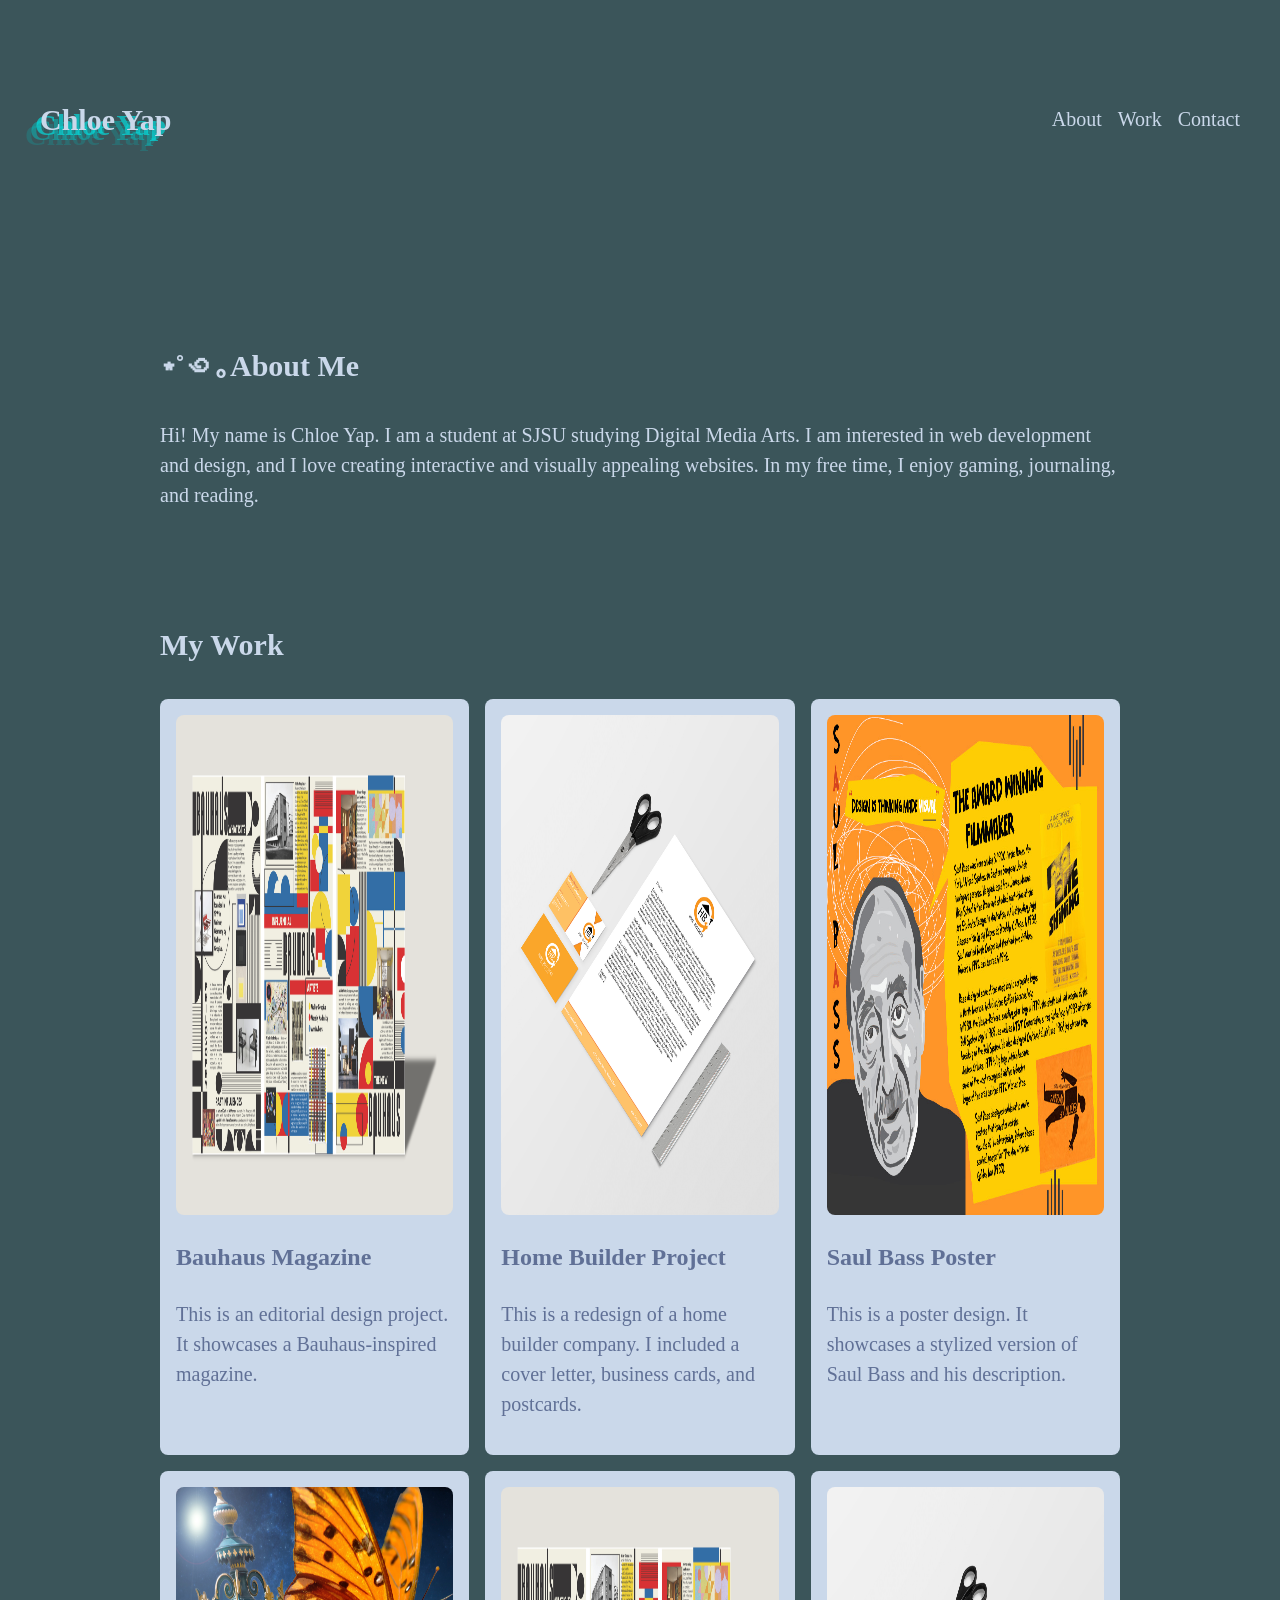
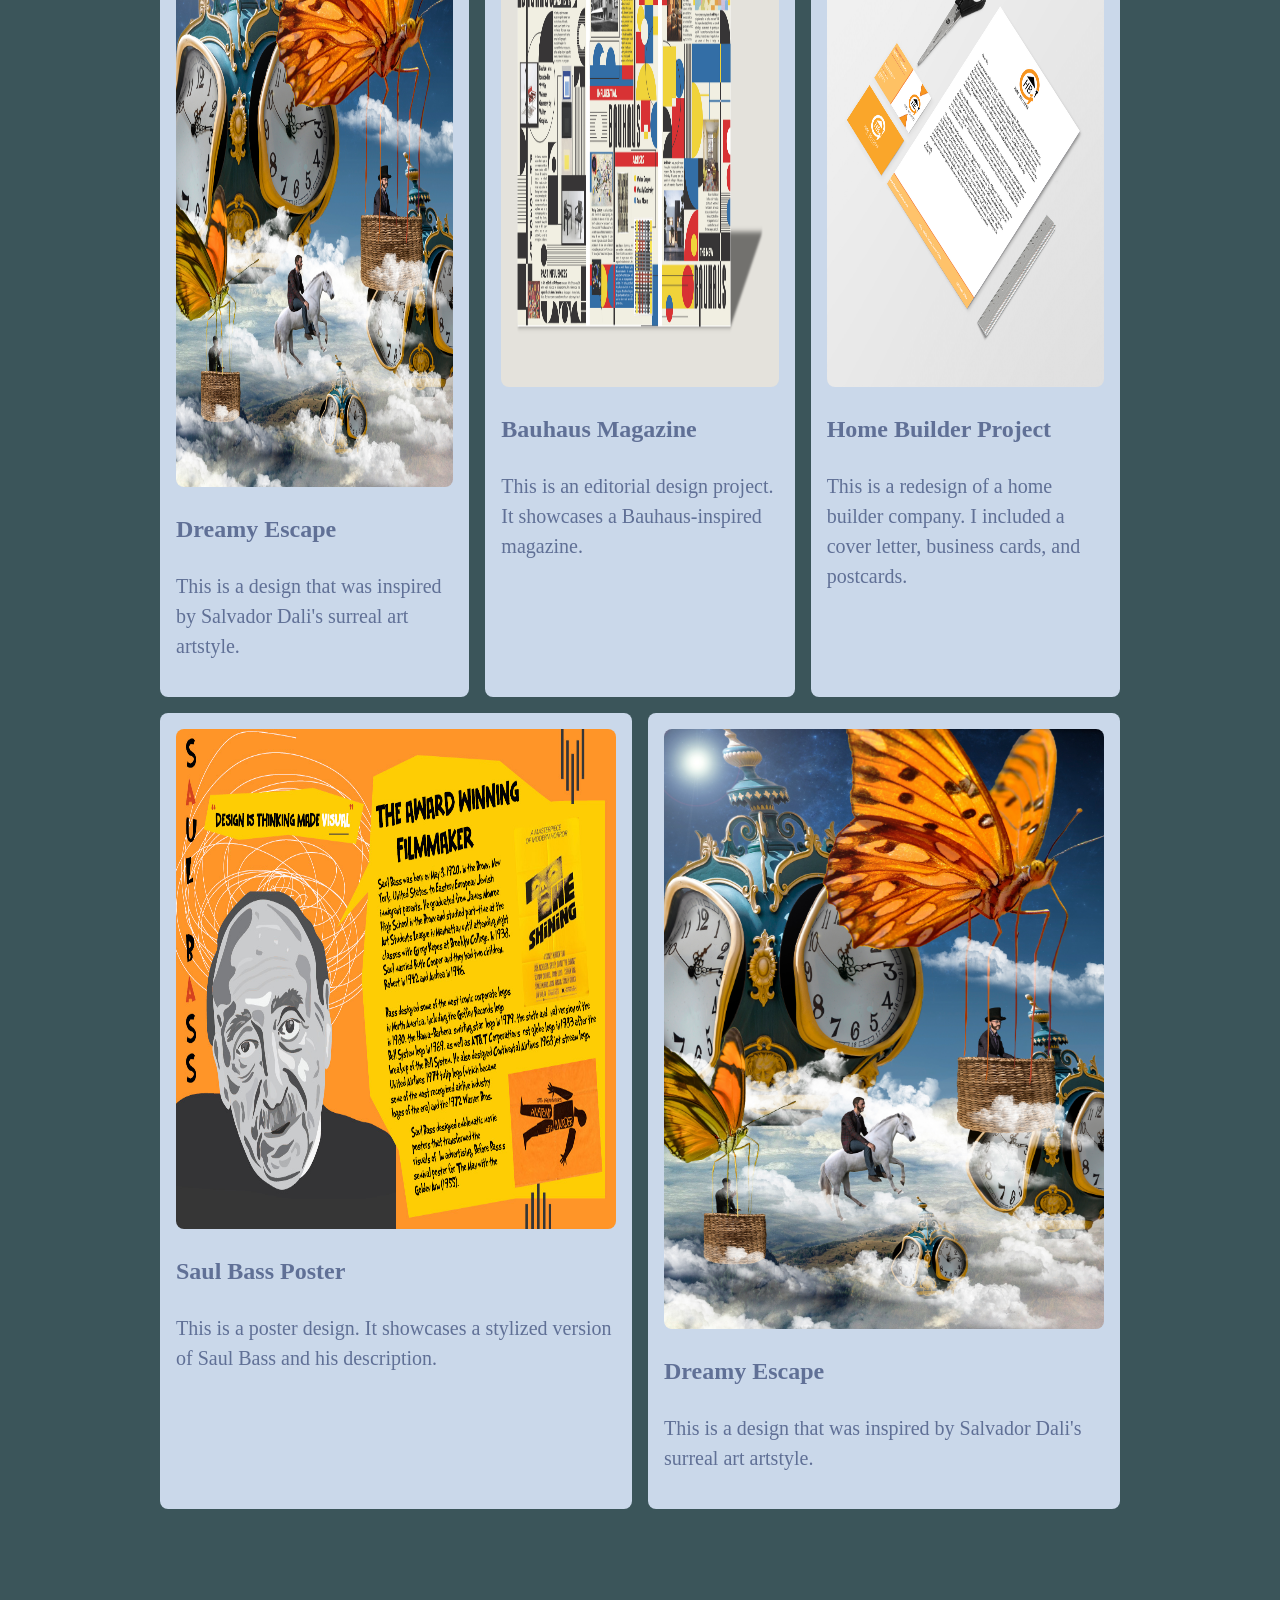
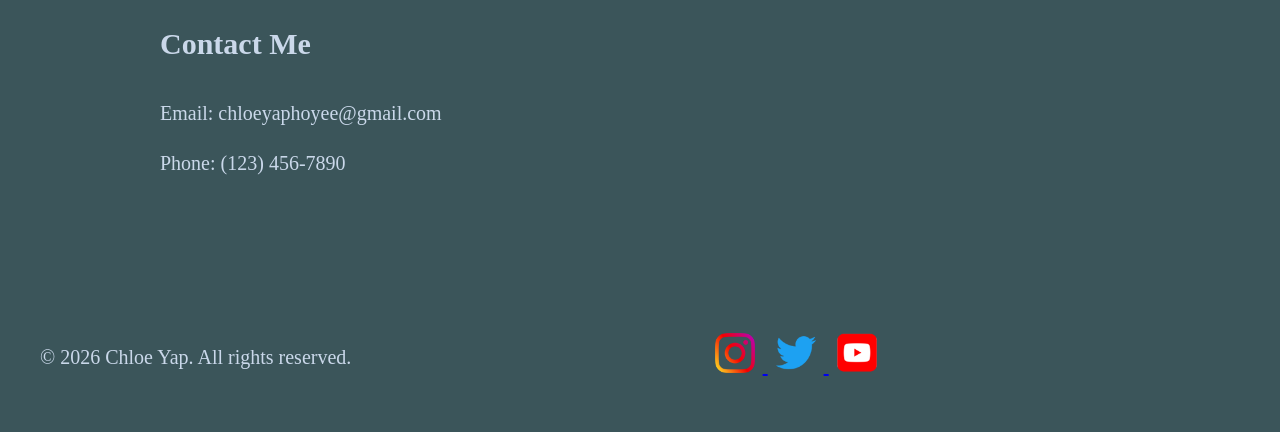
==== tutorials/2-css/05-css-grid-multiple-pages/index.html @ 81adcdac "commit" ====
<!DOCTYPE html>
<html lang="en">

<head>
    <meta charset="UTF-8">
    <meta name="viewport" content="width=device-width, initial-scale=1.0">
    <title>Chloe's Portfolio</title>
    <link rel="stylesheet" href="css/style.css">
</head>

<body>
    <header>

        <nav class="navbar">
            <div class="nav-brand">
                <a href= "#"><h1>Chloe Yap</h1></a>
            </div>
            <div class="nav">
                <button class="hamburger">☰</button>
                <ul class="nav-menu">
                    <li><a href="#about-section">About</a></li>
                    <li><a href="#portfolio-section">Work</a></li>
                    <li><a href="#contact-section">Contact</a></li>
                </ul>

            </div>

        </nav>

    </header>
    <main>
        <section class="about-section" id="about-section">
            <div class="about-content">
                <h2><span class="accent-2">⋆˚꩜｡</span>About Me</h2>
                <p>Hi! My name is Chloe Yap. I am a student at SJSU studying Digital Media Arts. I am interested in web
                    development and design,
                    and I love creating interactive and visually appealing websites. In my free time, I enjoy gaming,
                    journaling, and reading.</p></a>
            </div>
        </section>
        <section class="portfolio-section" id="portfolio-section">
            <div class="portfolio-content">
                <h2>My Work</h2>
                <div class="flex-container-grid">
                    <div class="portfolio-item flex-item-grid">

                        <a href="projects/projects-template"><img src="images/bauhaus.png" alt="bauhaus magazine"
                                width="800" height="500">
                            <h3>Bauhaus Magazine</h3>
                            <p>This is an editorial design project. It showcases a Bauhaus-inspired magazine.</p>
                        </a>

                    </div>
                    <div class="portfolio-item flex-item-grid">
                        <a href="projects/projects-template"><img src="images/homebuilders.jpg"
                                alt="home builder project" width="800" height="500">
                            <h3>Home Builder Project</h3>
                            <p>This is a redesign of a home builder company. I included a cover letter, business cards,
                                and
                                postcards.</p>
                        </a>

                    </div>
                    <div class="portfolio-item flex-item-grid">
                        <a href="projects/projects-template"><img src="images/saulbass.jpg" alt="saul bass poster"
                                width="800" height="500">
                            <h3>Saul Bass Poster</h3>
                            <p>This is a poster design. It showcases a stylized version of Saul Bass and his
                                description.
                            </p>
                        </a>

                    </div>
                    <div class="portfolio-item flex-item-grid">
                        <a href="projects/projects-template"><img src="images/salvadordali.jpg"
                                alt="salvador dali artwork" width="400" height="600">
                            <h3>Dreamy Escape</h3>
                            <p>This is a design that was inspired by Salvador Dali's surreal art artstyle.</p>
                        </a>

                    </div>
                    <div class="portfolio-item flex-item-grid">
                        <a href="projects/projects-template"><img src="images/bauhaus.png" alt="bauhaus magazine"
                                width="800" height="500">
                            <h3>Bauhaus Magazine</h3>
                            <p>This is an editorial design project. It showcases a Bauhaus-inspired magazine.</p>
                        </a>

                    </div>
                    <div class="portfolio-item flex-item-grid">
                        <a href="projects/projects-template"><img src="images/homebuilders.jpg"
                                alt="home builder project" width="800" height="500">
                            <h3>Home Builder Project</h3>
                            <p>This is a redesign of a home builder company. I included a cover letter, business cards,
                                and
                                postcards.</p>
                        </a>

                    </div>
                    <div class="portfolio-item flex-item-grid">
                        <a href="projects/projects-template"><img src="images/saulbass.jpg" alt="saul bass poster"
                                width="800" height="500">
                            <h3>Saul Bass Poster</h3>
                            <p>This is a poster design. It showcases a stylized version of Saul Bass and his
                                description.
                            </p>
                        </a>

                    </div>
                    <div class="portfolio-item flex-item-grid">
                        <a href="projects/projects-template"><img src="images/salvadordali.jpg"
                                alt="salvador dali artwork" width="400" height="600">
                            <h3>Dreamy Escape</h3>
                            <p>This is a design that was inspired by Salvador Dali's surreal art artstyle.</p>
                        </a>

                    </div>
                </div>
            </div>
        </section>
        <section class="contact-section" id="contact-section">
            <div class="contact-content">
                <h2>Contact Me</h2>
                <p>Email: chloeyaphoyee@gmail.com</p>
                <p>Phone: (123) 456-7890</p>
            </div>
        </section>
    </main>

    <footer class="flex-container">
        <p>&copy; 2026 Chloe Yap. All rights reserved.</p>
        <div class="social-links">
            <a href="#"><img src="images/icon-logo-instagram.png" alt="">
                <a href="#"><img src="images/icon-logo-twitter.png" alt="">
                    <a href="#"><img src="images/icon-logo-youtube.png" alt="">
        </div>
    </footer>
    <script src="js/hamburger.js"></script>
</body>

</html>
---- tutorials/2-css/05-css-grid-multiple-pages/css/style.css ----
/* ~~~~~~~~~~~~~ color palette ~~~~~~~~~~~~~~ */


:root {
    --bg-color-1: #3b555a;
    --bg-color-2: #607096;
    --font-color: #cad8ea;
    --accent-1: #0eabc0;
    --accent-2: #604c84;
    --dark: #263f62;
}




/* ~~~~~~~~~~~~~ CSS resets ~~~~~~~~~~~~~~ */

/* Change box-sizing default to border-box */
*,
*::before,
*::after {
    box-sizing: border-box;
}

/* ~~~~~~~~~~~~~ respect user font size preferences ~~~~~~~~~~~~~~*/
html {
    font-size: 100%;
}

/* make images responsive  */

img {
    width: 100%;
    display: block;
}

/* ~~~~~~~~~~~~ General CSS ~~~~~~~~~~~~~~ */

html {
    scroll-behavior: smooth;
}

body {
    background-color: var(--bg-color-1);
    color: var(--font-color);
    font-size: 1.25rem;
    line-height: 1.5;
    font-family: Cambria, Cochin, Georgia, Times, 'Times New Roman', serif;
    /* text-align: justify; */
}

header {
    padding: 4rem 2rem;
    margin-bottom: 7rem;
}

header h1 {
    text-shadow: -5px 5px 0px #00e6e6a4, -10px 10px 0px #01cccc72, -15px 15px 0px #00bdbd3a;
}

nav a {
    text-decoration: none;
    color: var(--font-color);
    /* margin: 0 .5rem;
    transition: color 1s ease; */
}

nav a:hover {
    color: var(--accent-1);
}

.navbar {
    display: flex;
    justify-content: space-between;
    align-items: center;
}

.hamburger {
    display: none;
    background: none;
    border: none;
    color: var(--font-color);
    font-size: 2rem;
}

.nav-menu {
    list-style: none;
    display: flex;
    gap: 1rem;
}

@media (max-width: 750px) {
    .navbar {
        align-items: flex-start;
    }

    .nav {
        display: flex;
        flex-direction: column;
    }

    .hamburger {
        display: block;
        align-self: flex-end;
    }

    .nav-menu {
        display: none;
    }

    .nav-menu.active {
        display: flex;
        flex-direction: column;
        background-color: var(--bg-color-2);
    }

    .nav-menu a {
        color: var(--font-color);
    }

    header {
        padding: 4rem 2rem;

    }
}

main {
    margin: 0;
}

@media (max-width: 1030px) {
    main {
        margin: 2rem;
    }
}

@media (max-width: 750px) {
    main {
        margin: 1rem;
    }
}

.about-content,
.portfolio-content,
.contact-content,
.project-content {
    max-width: 60rem;
    margin: 0 auto 7rem auto;
}

.about-content h2,
.portfolio-content h2,
.contact-content h2, 
.project-content h2 {
    margin: 2rem 0;
}

/* project content is for project pages */
.project-content {
    text-align: justify; 
}

.project-content img {
    margin: 0 auto;
    padding: 3rem;
}

.project-content p {
    margin: 1rem 0;
}

.portfolio-item {
    padding: 1rem;
    background-color: var(--font-color);
    color: var(--bg-color-2);
    border-radius: 0.5rem;
}

.portfolio-item a {
    text-decoration: none;
    color: var(--bg-color-2);
}

.portfolio-item p {
    font-size: 1.25rem;
}

.portfolio-item h3 {
    font-size: 1.5rem;
}

.portfolio-item img {
    border-radius: 0.5rem;
}

footer {
    padding: 2rem 2rem;
}

footer img {
    display: inline;
    max-width: 2.5rem;
    margin: 0 .5rem;
}

@media (max-width: 750px) {
    footer p {
        font-size: 1.2rem;
    }

    footer img {
        max-width: 2rem;
        margin: 0 .2rem;
    }
}

@media (max-width: 450px) {
    footer p {
        font-size: 1rem;
    }

    footer img {
        max-width: 1.5rem;
        margin: 0 .1rem;
    }
}

/* ~~~~~~~~~~~~~~ Flexbox Styles ~~~~~~~~~~~~~~ */
.flex-container {
    display: flex;
    justify-content: space-between;
    align-items: center;
}

.flex-container-grid {
    display: flex;
    flex-wrap: wrap;
    gap: 1rem;
    justify-content: center;
}

.flex-item-grid {
    flex: 1 0 17rem;
}
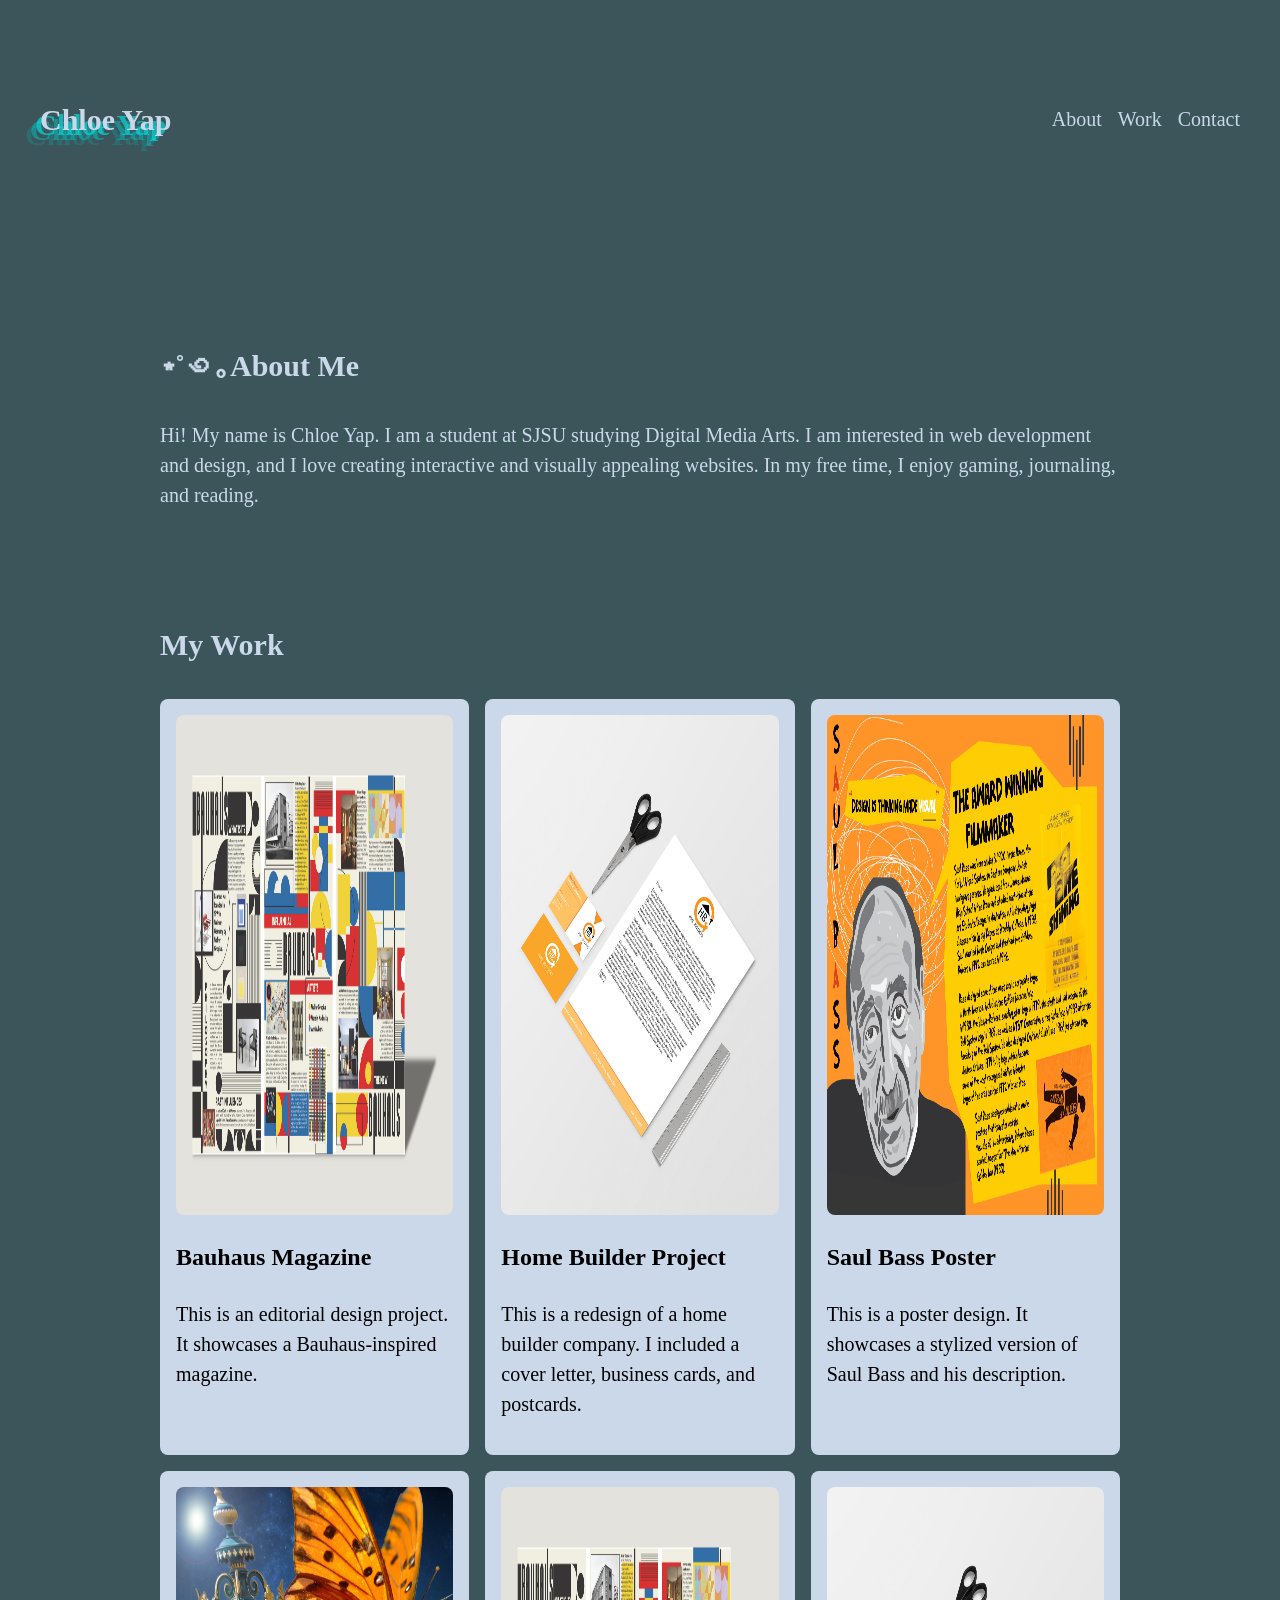
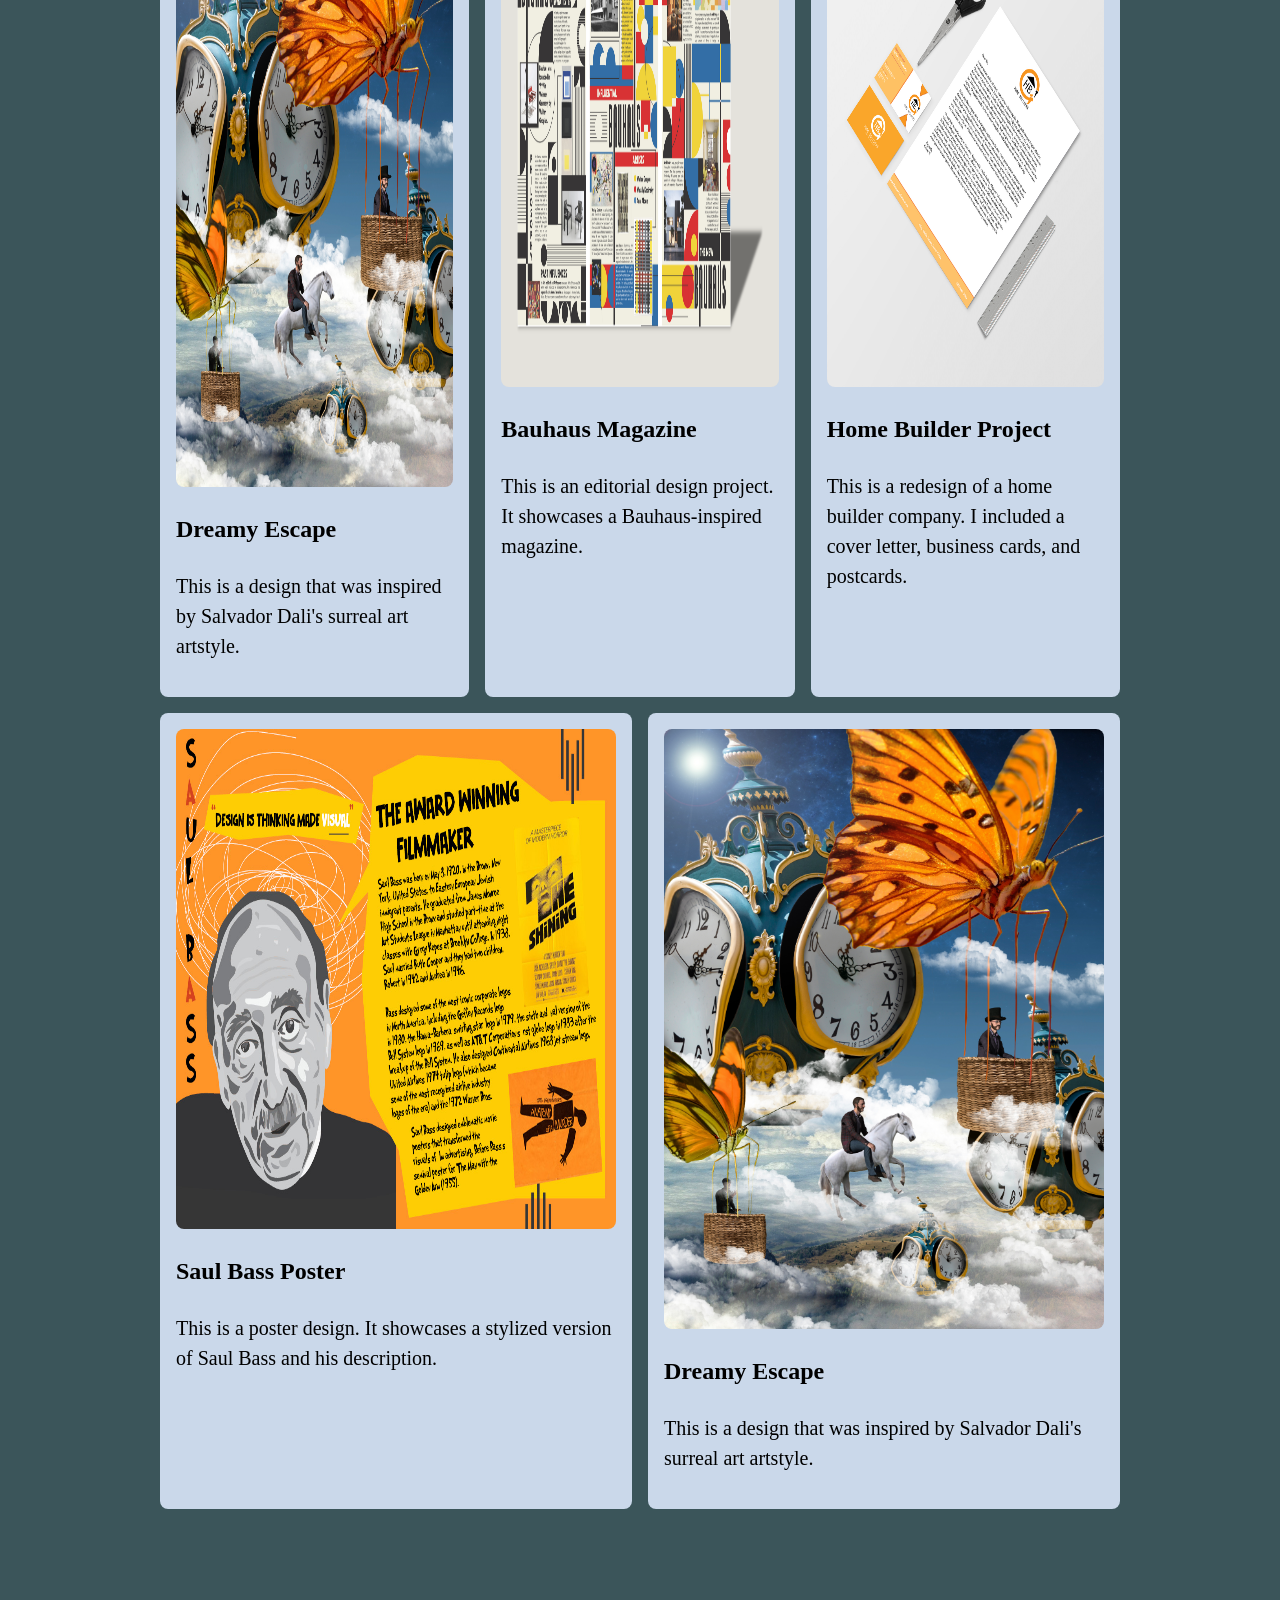
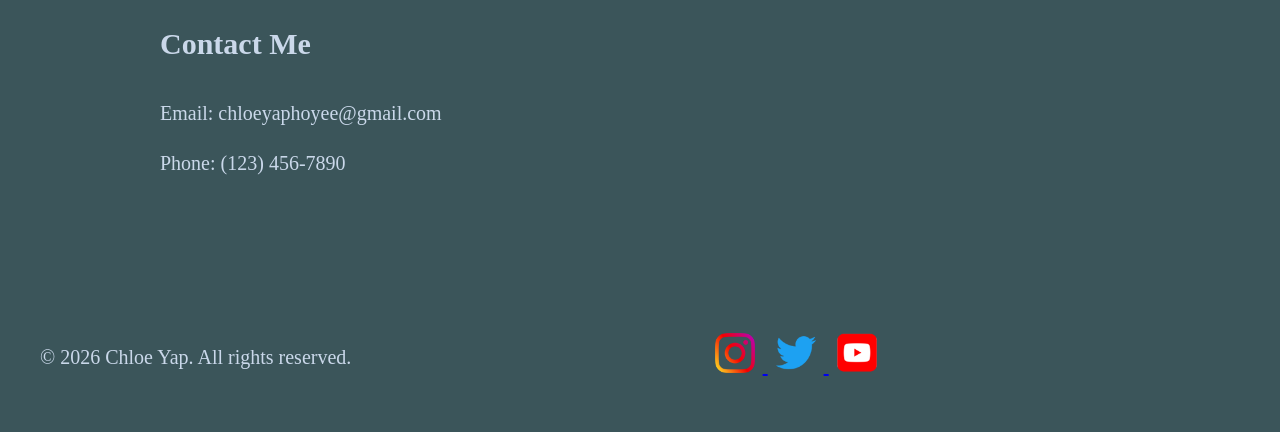
==== commit 9d71b477: "commit" ====
--- a/tutorials/2-css/05-css-grid-multiple-pages/index.html
+++ b/tutorials/2-css/05-css-grid-multiple-pages/index.html
@@ -55,9 +55,7 @@
                         <a href="projects/projects-template"><img src="images/homebuilders.jpg"
                                 alt="home builder project" width="800" height="500">
                             <h3>Home Builder Project</h3>
-                            <p>This is a redesign of a home builder company. I included a cover letter, business cards,
-                                and
-                                postcards.</p>
+                            <p>This is a redesign of a home builder company. I included a cover letter, business cards, and postcards.</p>
                         </a>
 
                     </div>
--- a/tutorials/2-css/05-css-grid-multiple-pages/css/style.css
+++ b/tutorials/2-css/05-css-grid-multiple-pages/css/style.css
@@ -3,7 +3,7 @@
 
 :root {
     --bg-color-1: #3b555a;
-    --bg-color-2: #607096;
+    --bg-color-2: #000000;
     --font-color: #cad8ea;
     --accent-1: #0eabc0;
     --accent-2: #604c84;
